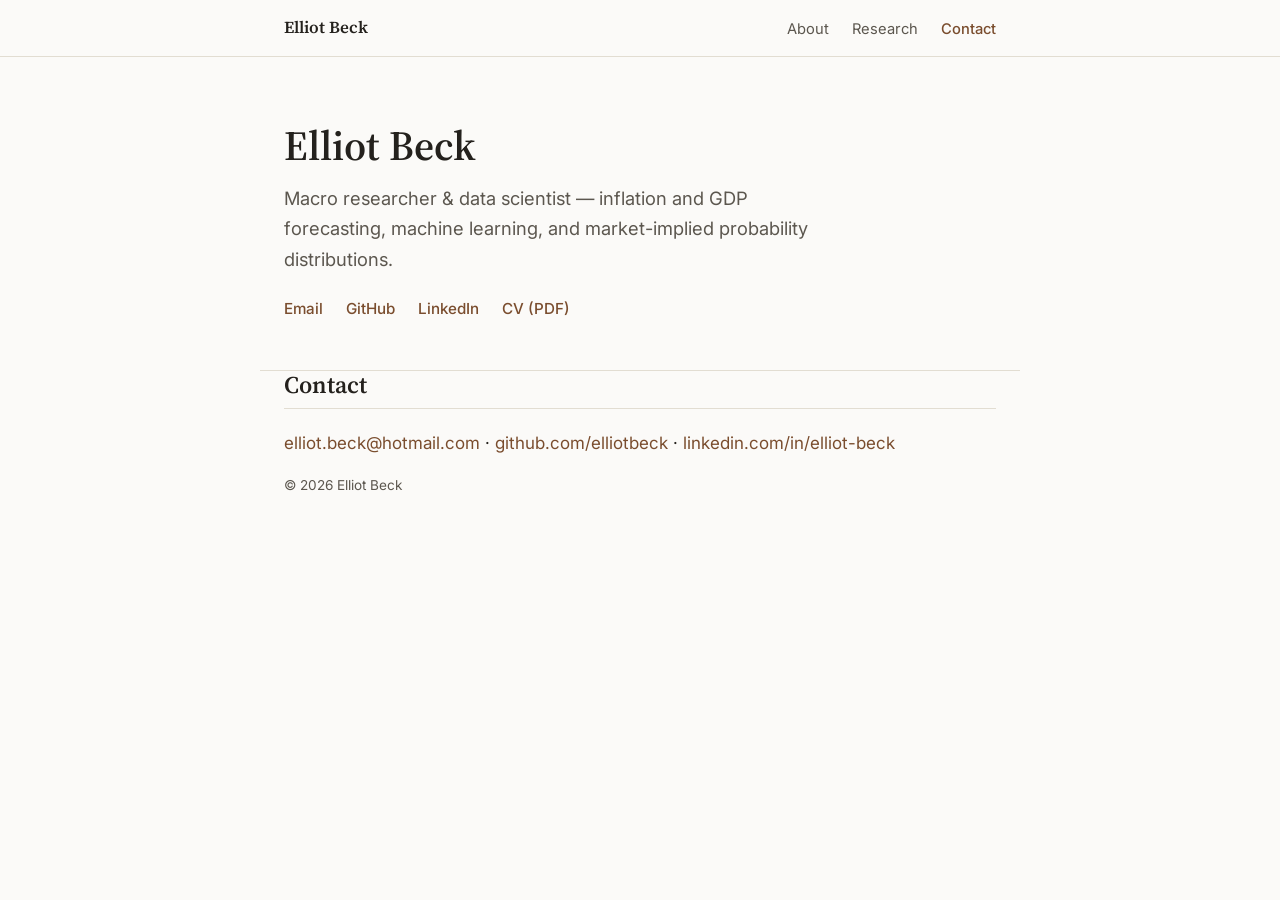
==== contact.html @ 855f359b "Split into separate pages for About, Research, and Contact Replace single-page anchor nav with real " ====
<!DOCTYPE html>
<html lang="en">
<head>
<meta charset="UTF-8">
<meta name="viewport" content="width=device-width, initial-scale=1.0">
<title>Contact — Elliot Beck</title>
<meta name="description" content="Contact Elliot Beck.">
<link rel="preconnect" href="https://fonts.googleapis.com">
<link rel="preconnect" href="https://fonts.gstatic.com" crossorigin>
<link href="https://fonts.googleapis.com/css2?family=Source+Serif+4:opsz,wght@8..60,400;8..60,600;8..60,700&family=Inter:wght@400;500;600&display=swap" rel="stylesheet">
<link rel="stylesheet" href="style.css">
</head>
<body>

<header class="site-header">
  <div class="container header-inner">
    <a href="index.html" class="site-name">Elliot Beck</a>
    <nav>
      <a href="index.html">About</a>
      <a href="research.html">Research</a>
      <a href="contact.html" class="active">Contact</a>
    </nav>
  </div>
</header>

<main>

  <section class="hero container">
    <div class="hero-text">
      <h1>Elliot Beck</h1>
      <p class="tagline">Macro researcher &amp; data scientist — inflation and GDP forecasting, machine learning, and market-implied probability distributions.</p>
      <div class="hero-links">
        <a href="mailto:elliot.beck@hotmail.com">Email</a>
        <a href="https://github.com/elliotbeck" target="_blank" rel="noopener">GitHub</a>
        <a href="https://linkedin.com/in/elliot-beck" target="_blank" rel="noopener">LinkedIn</a>
        <a href="resume_elliot.pdf" target="_blank" rel="noopener">CV (PDF)</a>
      </div>
    </div>
  </section>

  <section class="container">
    <h2>Contact</h2>
    <p>
      <a href="mailto:elliot.beck@hotmail.com">elliot.beck@hotmail.com</a> &middot;
      <a href="https://github.com/elliotbeck" target="_blank" rel="noopener">github.com/elliotbeck</a> &middot;
      <a href="https://linkedin.com/in/elliot-beck" target="_blank" rel="noopener">linkedin.com/in/elliot-beck</a>
    </p>
  </section>

</main>

<footer class="container">
  <p>&copy; 2026 Elliot Beck</p>
</footer>

</body>
</html>
---- style.css ----
:root {
  --color-bg: #fbfaf8;
  --color-bg-alt: #f2efe9;
  --color-text: #24211d;
  --color-text-muted: #5c574f;
  --color-accent: #7a4d2e;
  --color-border: #e2ddd2;
  --font-serif: "Source Serif 4", Georgia, "Times New Roman", serif;
  --font-sans: "Inter", -apple-system, BlinkMacSystemFont, "Segoe UI", sans-serif;
  --max-width: 760px;
}

@media (prefers-color-scheme: dark) {
  :root {
    --color-bg: #171512;
    --color-bg-alt: #1f1c18;
    --color-text: #ece8e1;
    --color-text-muted: #a8a196;
    --color-accent: #d8a878;
    --color-border: #35312a;
  }
}

* { box-sizing: border-box; }

html { scroll-behavior: smooth; }

body {
  margin: 0;
  background: var(--color-bg);
  color: var(--color-text);
  font-family: var(--font-sans);
  font-size: 17px;
  line-height: 1.65;
  -webkit-font-smoothing: antialiased;
}

.container {
  max-width: var(--max-width);
  margin: 0 auto;
  padding: 0 24px;
}

h1, h2, h3 {
  font-family: var(--font-serif);
  font-weight: 600;
  line-height: 1.2;
  color: var(--color-text);
}

h2 {
  font-size: 1.5rem;
  margin: 0 0 1.25rem;
  padding-bottom: 0.5rem;
  border-bottom: 1px solid var(--color-border);
}

a {
  color: var(--color-accent);
  text-decoration: none;
}
a:hover { text-decoration: underline; }

/* Header */
.site-header {
  position: sticky;
  top: 0;
  background: rgba(251, 250, 248, 0.9);
  backdrop-filter: blur(8px);
  border-bottom: 1px solid var(--color-border);
  z-index: 10;
}
@media (prefers-color-scheme: dark) {
  .site-header { background: rgba(23, 21, 18, 0.9); }
}

.header-inner {
  display: flex;
  align-items: center;
  justify-content: space-between;
  padding-top: 14px;
  padding-bottom: 14px;
  flex-wrap: wrap;
  gap: 10px;
}

.site-name {
  font-family: var(--font-serif);
  font-weight: 600;
  font-size: 1.05rem;
  color: var(--color-text);
}

.site-header nav a {
  color: var(--color-text-muted);
  font-size: 0.92rem;
  margin-left: 18px;
}
.site-header nav a:first-child { margin-left: 0; }
.site-header nav a:hover { color: var(--color-accent); }
.site-header nav a.active {
  color: var(--color-accent);
  font-weight: 500;
}

/* Hero */
.hero {
  padding: 64px 24px 48px;
}
.hero h1 {
  font-size: 2.6rem;
  margin: 0 0 12px;
}
.tagline {
  font-size: 1.15rem;
  color: var(--color-text-muted);
  max-width: 560px;
  margin: 0 0 20px;
}
.hero-links a {
  display: inline-block;
  margin-right: 18px;
  font-weight: 500;
  font-size: 0.95rem;
}

/* Sections */
main section {
  padding: 40px 24px;
}
main section:not(:last-child) {
  border-bottom: 1px solid var(--color-border);
}

.about-grid {
  display: grid;
  grid-template-columns: 1fr;
  gap: 24px;
}
.about-photo {
  width: 100%;
  height: auto;
  border-radius: 6px;
  display: block;
}

/* Research */
.pub-list {
  list-style: none;
  margin: 0;
  padding: 0;
}
.pub-list li {
  padding: 14px 0;
  border-bottom: 1px solid var(--color-border);
  display: flex;
  flex-direction: column;
  gap: 3px;
}
.pub-list li:last-child { border-bottom: none; padding-bottom: 0; }
.pub-list li:first-child { padding-top: 0; }
.pub-title {
  font-weight: 600;
  font-size: 1rem;
}
.pub-authors {
  font-size: 0.88rem;
  color: var(--color-text-muted);
}
.pub-venue {
  font-size: 0.85rem;
  font-style: italic;
  color: var(--color-accent);
}

/* Footer */
footer {
  padding: 28px 24px 48px;
  color: var(--color-text-muted);
  font-size: 0.85rem;
}

/* Responsive */
@media (min-width: 640px) {
  .about-grid {
    grid-template-columns: 1.2fr 1fr;
    align-items: center;
  }
  .about-grid p { margin: 0; min-width: 0; }
}

@media (max-width: 480px) {
  .hero { padding: 48px 20px 36px; }
  .hero h1 { font-size: 2rem; }
  .site-header nav a { margin-left: 12px; font-size: 0.85rem; }
}
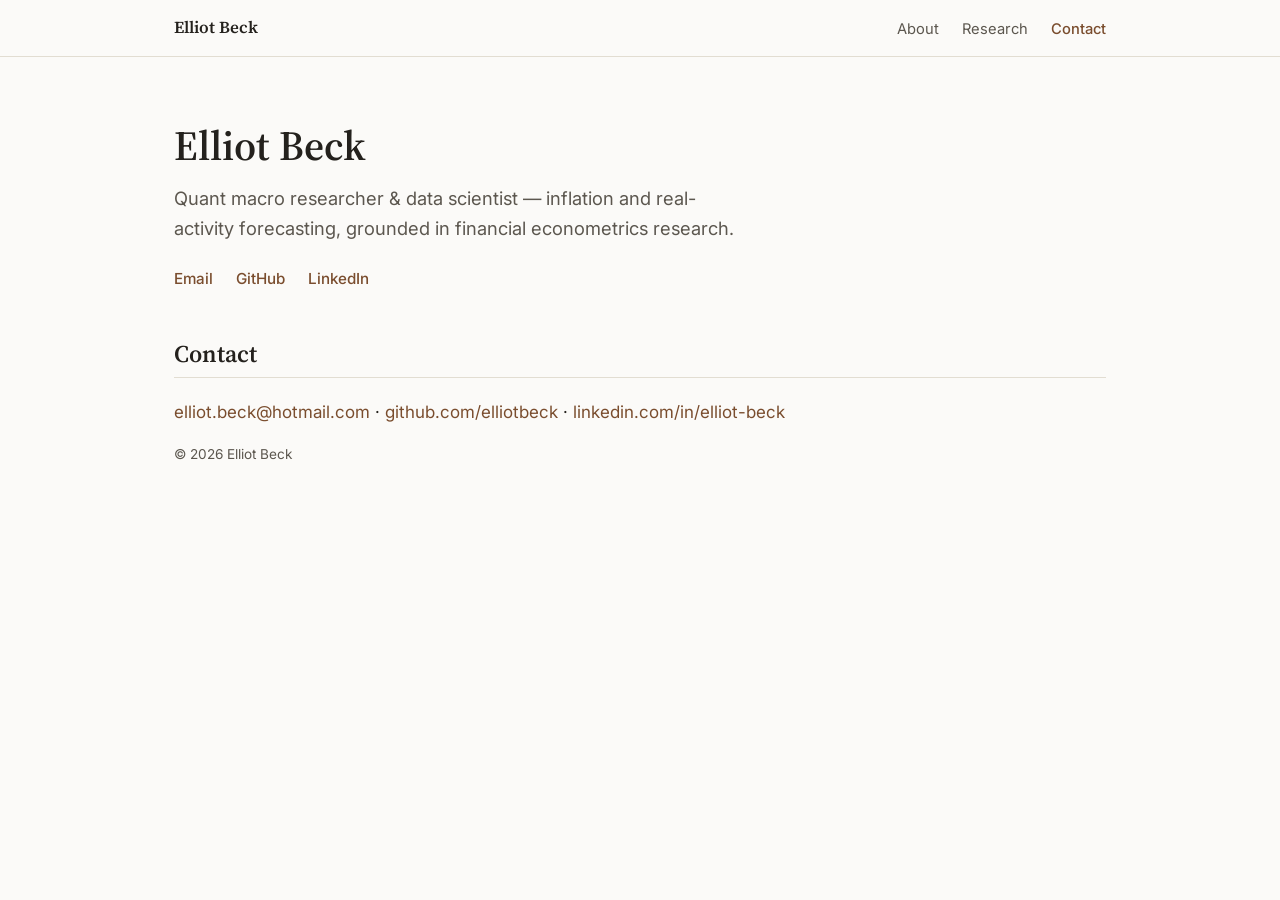
==== commit f4e18572: "Remove CV, update tagline, widen layout, drop section divider - Remove CV link/file and its lingerin" ====
--- a/contact.html
+++ b/contact.html
@@ -28,12 +28,11 @@
   <section class="hero container">
     <div class="hero-text">
       <h1>Elliot Beck</h1>
-      <p class="tagline">Macro researcher &amp; data scientist — inflation and GDP forecasting, machine learning, and market-implied probability distributions.</p>
+      <p class="tagline">Quant macro researcher &amp; data scientist — inflation and real-activity forecasting, grounded in financial econometrics research.</p>
       <div class="hero-links">
         <a href="mailto:elliot.beck@hotmail.com">Email</a>
         <a href="https://github.com/elliotbeck" target="_blank" rel="noopener">GitHub</a>
         <a href="https://linkedin.com/in/elliot-beck" target="_blank" rel="noopener">LinkedIn</a>
-        <a href="resume_elliot.pdf" target="_blank" rel="noopener">CV (PDF)</a>
       </div>
     </div>
   </section>
--- a/style.css
+++ b/style.css
@@ -7,7 +7,7 @@
   --color-border: #e2ddd2;
   --font-serif: "Source Serif 4", Georgia, "Times New Roman", serif;
   --font-sans: "Inter", -apple-system, BlinkMacSystemFont, "Segoe UI", sans-serif;
-  --max-width: 760px;
+  --max-width: 980px;
 }
 
 @media (prefers-color-scheme: dark) {
@@ -128,9 +128,6 @@
 main section {
   padding: 40px 24px;
 }
-main section:not(:last-child) {
-  border-bottom: 1px solid var(--color-border);
-}
 
 .about-grid {
   display: grid;
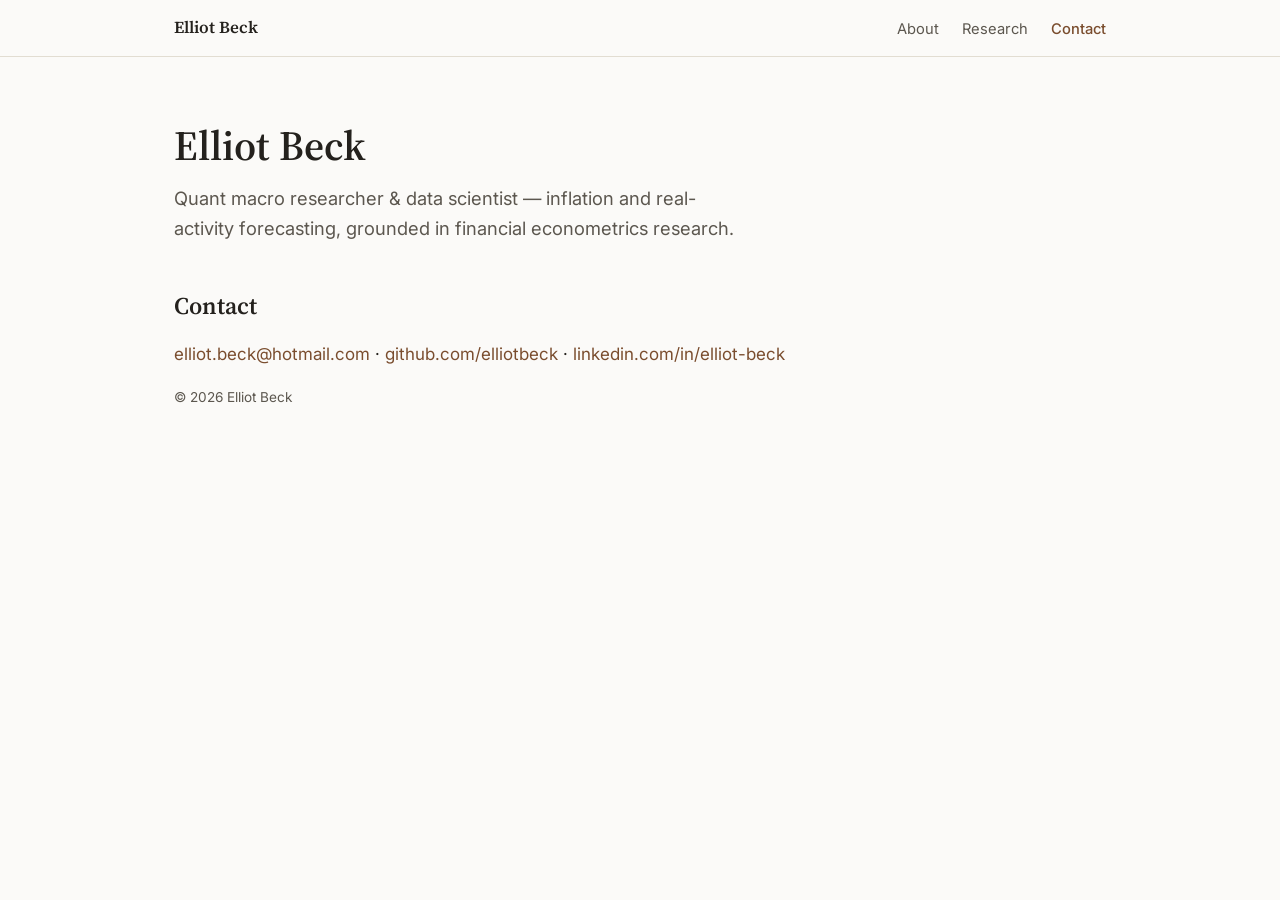
==== commit d21bbb1e: "Remove section heading underline and duplicate hero contact links Contact info now lives only on the" ====
--- a/contact.html
+++ b/contact.html
@@ -29,11 +29,6 @@
     <div class="hero-text">
       <h1>Elliot Beck</h1>
       <p class="tagline">Quant macro researcher &amp; data scientist — inflation and real-activity forecasting, grounded in financial econometrics research.</p>
-      <div class="hero-links">
-        <a href="mailto:elliot.beck@hotmail.com">Email</a>
-        <a href="https://github.com/elliotbeck" target="_blank" rel="noopener">GitHub</a>
-        <a href="https://linkedin.com/in/elliot-beck" target="_blank" rel="noopener">LinkedIn</a>
-      </div>
     </div>
   </section>
 
--- a/style.css
+++ b/style.css
@@ -51,8 +51,6 @@
 h2 {
   font-size: 1.5rem;
   margin: 0 0 1.25rem;
-  padding-bottom: 0.5rem;
-  border-bottom: 1px solid var(--color-border);
 }
 
 a {
@@ -115,13 +113,7 @@
   font-size: 1.15rem;
   color: var(--color-text-muted);
   max-width: 560px;
-  margin: 0 0 20px;
-}
-.hero-links a {
-  display: inline-block;
-  margin-right: 18px;
-  font-weight: 500;
-  font-size: 0.95rem;
+  margin: 0;
 }
 
 /* Sections */
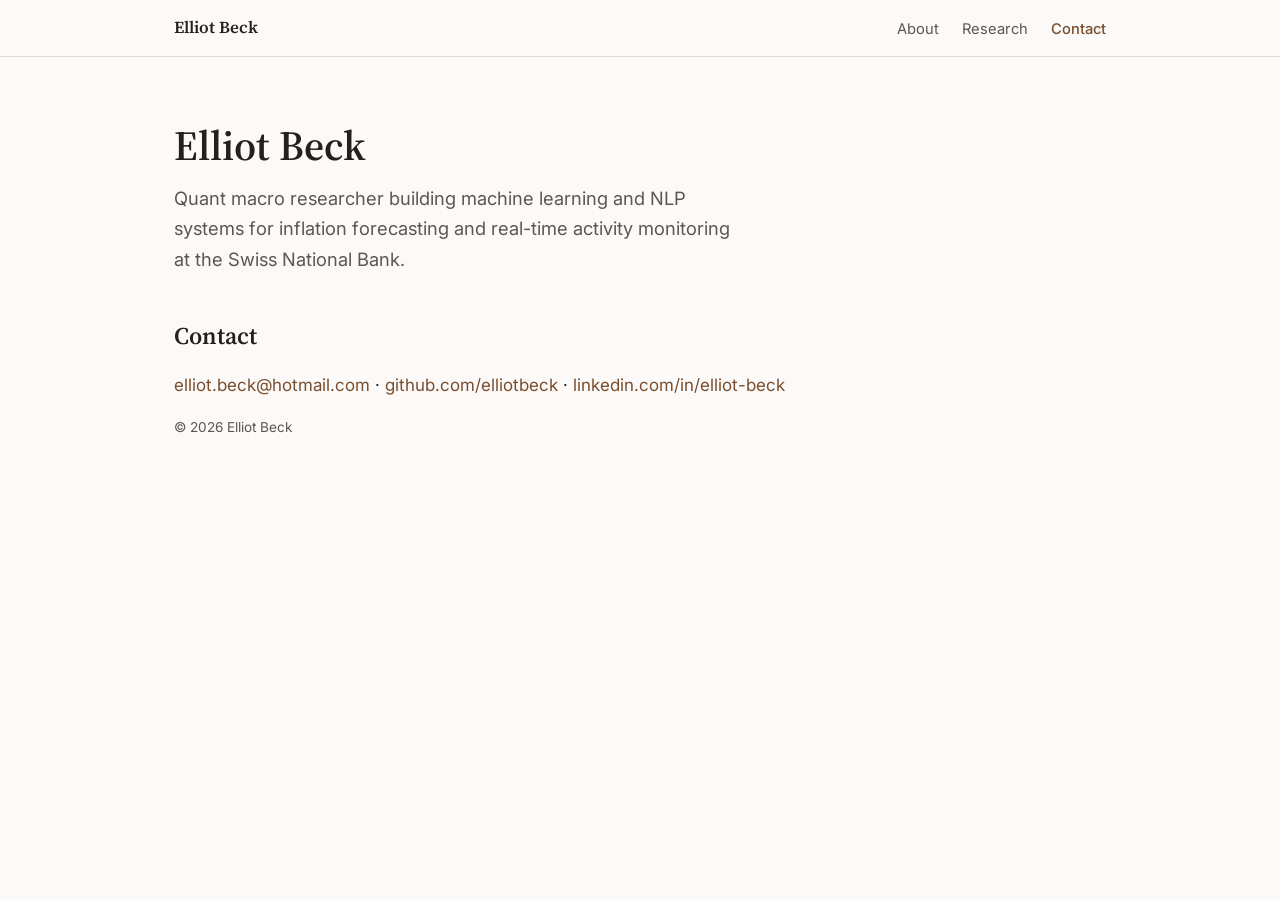
==== commit 90843bee: "Rewrite hero tagline and About copy Lead with the ML/NLP forecasting work at SNB, and expand About i" ====
--- a/contact.html
+++ b/contact.html
@@ -28,7 +28,7 @@
   <section class="hero container">
     <div class="hero-text">
       <h1>Elliot Beck</h1>
-      <p class="tagline">Quant macro researcher &amp; data scientist — inflation and real-activity forecasting, grounded in financial econometrics research.</p>
+      <p class="tagline">Quant macro researcher building machine learning and NLP systems for inflation forecasting and real-time activity monitoring at the Swiss National Bank.</p>
     </div>
   </section>
 
--- a/style.css
+++ b/style.css
@@ -126,6 +126,12 @@
   grid-template-columns: 1fr;
   gap: 24px;
 }
+.about-text p {
+  margin: 0 0 1em;
+}
+.about-text p:last-child {
+  margin-bottom: 0;
+}
 .about-photo {
   width: 100%;
   height: auto;
@@ -175,7 +181,7 @@
     grid-template-columns: 1.2fr 1fr;
     align-items: center;
   }
-  .about-grid p { margin: 0; min-width: 0; }
+  .about-text { min-width: 0; }
 }
 
 @media (max-width: 480px) {
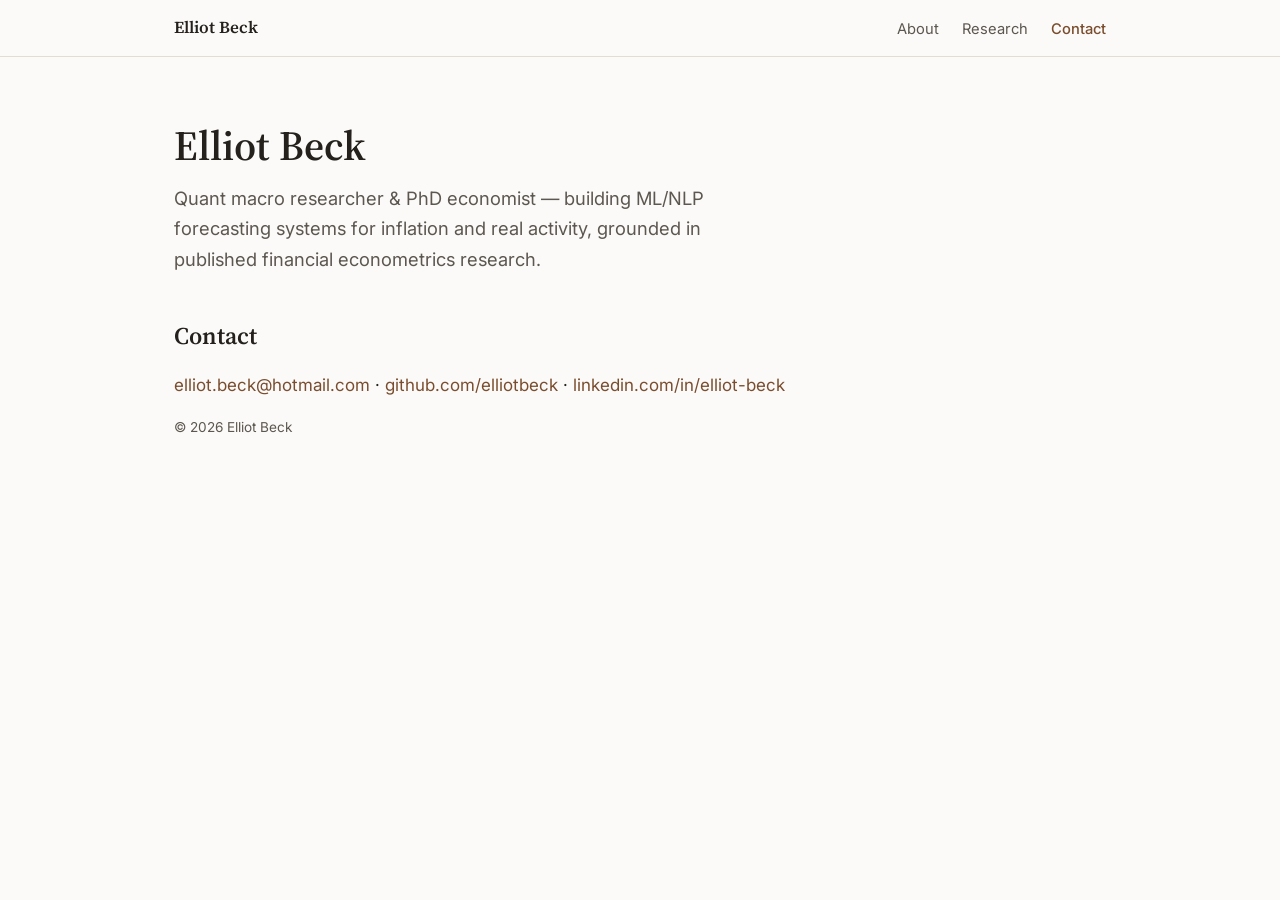
==== commit 79ce61d1: "Update hero tagline to balance quant/research identity with published work" ====
--- a/contact.html
+++ b/contact.html
@@ -28,7 +28,7 @@
   <section class="hero container">
     <div class="hero-text">
       <h1>Elliot Beck</h1>
-      <p class="tagline">Quant macro researcher building machine learning and NLP systems for inflation forecasting and real-time activity monitoring at the Swiss National Bank.</p>
+      <p class="tagline">Quant macro researcher &amp; PhD economist — building ML/NLP forecasting systems for inflation and real activity, grounded in published financial econometrics research.</p>
     </div>
   </section>
 
@@ -37,7 +37,7 @@
     <p>
       <a href="mailto:elliot.beck@hotmail.com">elliot.beck@hotmail.com</a> &middot;
       <a href="https://github.com/elliotbeck" target="_blank" rel="noopener">github.com/elliotbeck</a> &middot;
-      <a href="https://linkedin.com/in/elliot-beck" target="_blank" rel="noopener">linkedin.com/in/elliot-beck</a>
+      <a href="https://www.linkedin.com/in/elliot-beck-b273b0133/" target="_blank" rel="noopener">linkedin.com/in/elliot-beck</a>
     </p>
   </section>
 
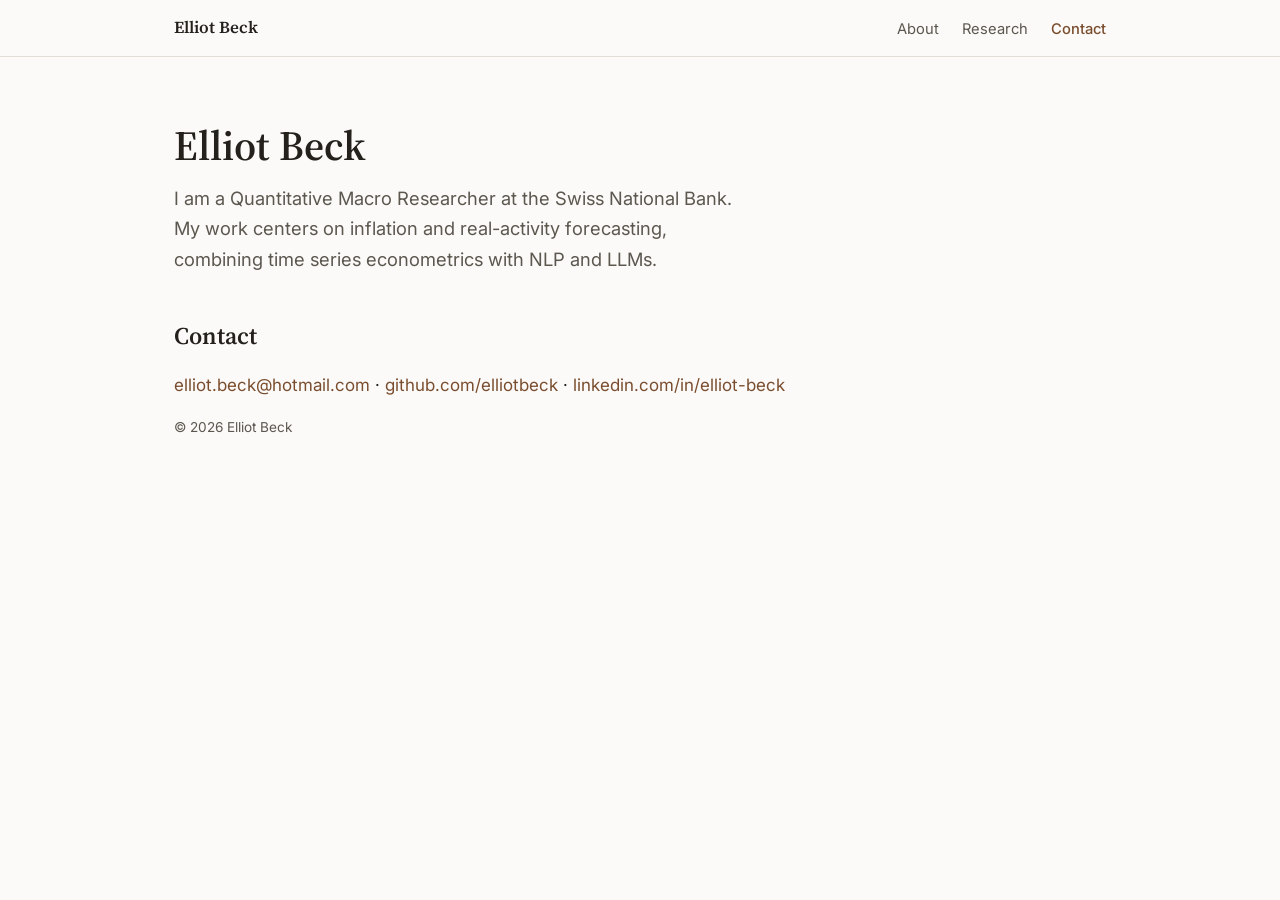
==== commit 7c05c817: "Update hero tagline to first-person voice" ====
--- a/contact.html
+++ b/contact.html
@@ -28,7 +28,7 @@
   <section class="hero container">
     <div class="hero-text">
       <h1>Elliot Beck</h1>
-      <p class="tagline">Quant macro researcher &amp; PhD economist — building ML/NLP forecasting systems for inflation and real activity, grounded in published financial econometrics research.</p>
+      <p class="tagline">I am a Quantitative Macro Researcher at the Swiss National Bank. My work centers on inflation and real-activity forecasting, combining time series econometrics with NLP and LLMs.</p>
     </div>
   </section>
 
